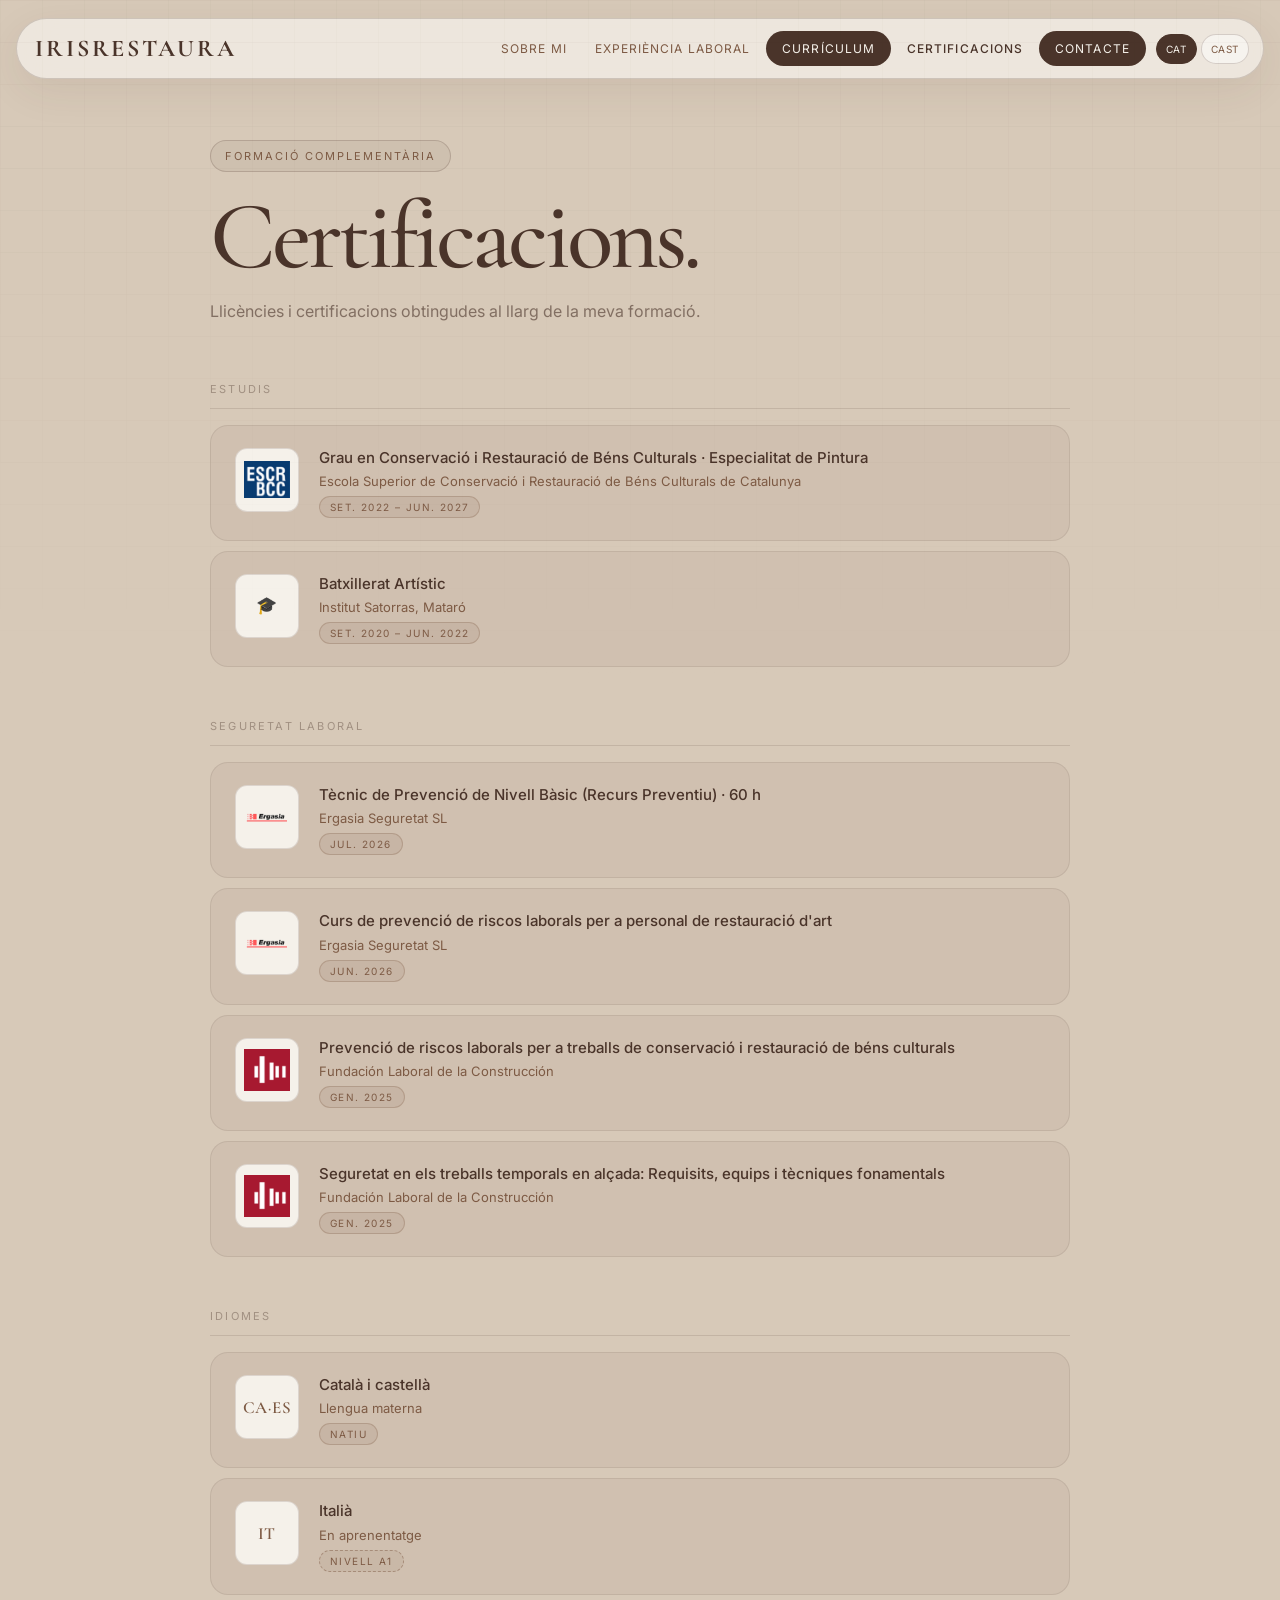
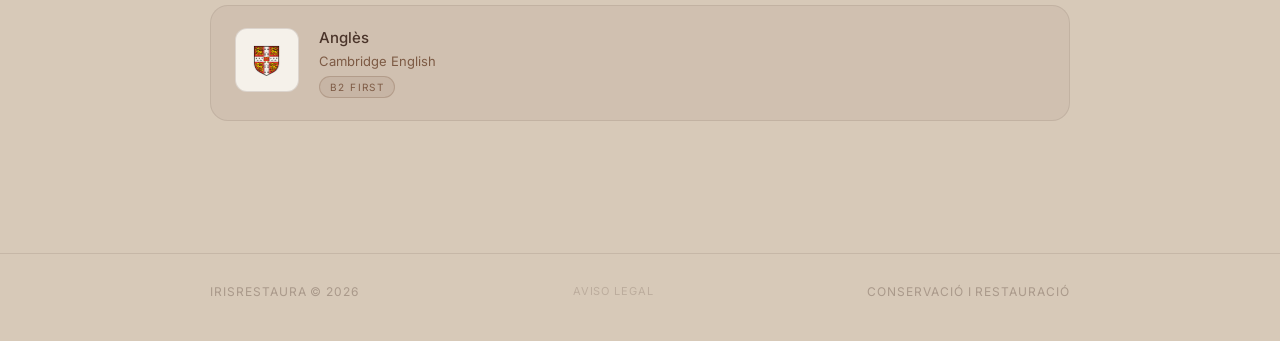
==== certificaciones.html @ cb28027a "Update CV PDFs (new email) and cache-bust the links Replace both CV PDFs (ES/CA) with versions carry" ====
<!DOCTYPE html>
<html lang="es">
<head>
  <meta charset="UTF-8" />
  <meta name="viewport" content="width=device-width, initial-scale=1.0" />
  <title>Certificaciones — IRISRESTAURA</title>
  <meta name="description" content="Licencias y certificaciones de Iris Rodríguez, conservadora-restauradora." />
  <link rel="icon" type="image/png" href="assets/favicon.png?v=2" />
  <link rel="apple-touch-icon" href="assets/favicon.png?v=2" />
  <link rel="preconnect" href="https://fonts.googleapis.com">
  <link rel="preconnect" href="https://fonts.gstatic.com" crossorigin>
  <link href="https://fonts.googleapis.com/css2?family=Cormorant+Garamond:wght@400;500;600;700&family=Inter:wght@300;400;500;600&display=swap" rel="stylesheet">
  <style>
    :root {
      --rose-50: #F5F1EA;
      --rose-100: #D7C9B8;
      --rose-200: #B2967D;
      --rose-300: #B2967D;
      --rose-500: #7D5A44;
      --ink: #4A342A;
      --muted: #7D5A44;
      --paper: #F5F1EA;
      --line: rgba(74, 52, 42, 0.2);
      --shadow: 0 24px 80px rgba(74, 52, 42, 0.14);
      --radius: 28px;
    }

    * { box-sizing: border-box; }
    html { scroll-behavior: smooth; overflow-x: hidden; }
    body {
      margin: 0;
      color: var(--ink);
      background: #D7C9B8;
      font-family: Inter, system-ui, -apple-system, BlinkMacSystemFont, "Segoe UI", sans-serif;
      overflow-x: hidden;
      max-width: 100%;
    }

    img { max-width: 100%; display: block; }
    a { color: inherit; text-decoration: none; }
    h1, h2, h3, .serif { font-family: "Cormorant Garamond", Georgia, serif; }

    .noise {
      position: fixed;
      inset: 0;
      pointer-events: none;
      opacity: .25;
      z-index: 50;
      background-image:
        linear-gradient(rgba(74,52,42,.12) 1px, transparent 1px),
        linear-gradient(90deg, rgba(74,52,42,.08) 1px, transparent 1px);
      background-size: 42px 42px;
      mask-image: linear-gradient(to bottom, black, transparent 82%);
    }

    .container {
      width: min(860px, calc(100% - 40px));
      margin: 0 auto;
    }

    /* Nav */
    .nav {
      position: fixed;
      top: 18px;
      left: 50%;
      transform: translateX(-50%);
      width: min(1320px, calc(100% - 32px));
      display: flex;
      justify-content: space-between;
      align-items: center;
      padding: 12px 14px 12px 18px;
      border: 1px solid var(--line);
      border-radius: 999px;
      background: rgba(245, 241, 234, .74);
      backdrop-filter: blur(18px);
      box-shadow: 0 12px 40px rgba(74, 52, 42, .08);
      z-index: 30;
    }
    .brand { font-family: "Cormorant Garamond", Georgia, serif; font-weight: 700; letter-spacing: .12em; font-size: clamp(18px, 2vw, 24px); }
    .nav-links { display: flex; gap: 4px; align-items: center; font-size: 12px; letter-spacing: .09em; text-transform: uppercase; color: var(--muted); }
    .nav-links a { padding: 10px 12px; border-radius: 999px; transition: .25s ease; }
    .nav-links a:hover { background: var(--rose-100); color: var(--ink); }
    .nav-links a.is-current { color: var(--ink); font-weight: 500; }
    .nav-links .pill { background: var(--ink); color: var(--paper); padding: 10px 16px; border: none; border-radius: 999px; cursor: pointer; font-family: inherit; font-size: 12px; letter-spacing: .09em; text-transform: uppercase; }
    .nav-links .pill:hover { background: var(--rose-500); color: white; }
    .lang-switch { display: inline-flex; gap: 4px; margin-left: 6px; }
    .lang-btn { border: 1px solid var(--line); background: rgba(255,255,255,.5); color: var(--muted); border-radius: 999px; padding: 8px 9px; font-size: 10px; letter-spacing: .06em; cursor: pointer; font-family: inherit; text-transform: uppercase; transition: .2s ease; }
    .lang-btn:hover { background: rgba(255,255,255,.85); color: var(--ink); }
    .lang-btn.is-active { background: var(--ink); color: var(--paper); border-color: var(--ink); }

    /* Contact modal */
    .contact-modal-overlay { position: fixed; inset: 0; z-index: 200; background: rgba(74,52,42,.55); backdrop-filter: blur(8px); display: none; align-items: center; justify-content: center; padding: 24px; }
    .contact-modal-overlay.is-open { display: flex; }
    .contact-modal-box { background: var(--paper); border-radius: calc(var(--radius) + 12px); border: 1px solid var(--line); box-shadow: 0 32px 80px rgba(74,52,42,.24); padding: clamp(32px,5vw,56px); max-width: 480px; width: 100%; position: relative; }
    .contact-modal-close { position: absolute; top: 16px; right: 16px; border: 1px solid var(--line); background: rgba(255,255,255,.7); border-radius: 999px; width: 36px; height: 36px; display: flex; align-items: center; justify-content: center; cursor: pointer; font-size: 16px; color: var(--muted); transition: .2s ease; }
    .contact-modal-close:hover { background: white; color: var(--ink); }
    .contact-modal-title { margin: 16px 0 28px; font-size: clamp(36px,6vw,58px); line-height: .9; letter-spacing: -.03em; font-weight: 500; font-family: "Cormorant Garamond", Georgia, serif; }
    .contact-items { display: flex; flex-direction: column; gap: 12px; }
    .contact-item { display: flex; align-items: center; gap: 14px; padding: 14px 18px; border-radius: 14px; border: 1px solid var(--line); background: rgba(255,255,255,.6); transition: .2s ease; color: var(--ink); text-decoration: none; }
    .contact-item:hover { background: white; transform: translateX(4px); }
    .contact-item-label { font-size: 10px; letter-spacing: .18em; text-transform: uppercase; color: var(--muted); min-width: 72px; }
    .contact-item-value { font-size: 14px; color: var(--ink); overflow-wrap: anywhere; word-break: normal; min-width: 0; }

    /* Page header */
    .page-header {
      padding-top: 140px;
      padding-bottom: 56px;
    }
    .eyebrow {
      display: inline-flex;
      gap: 8px;
      align-items: center;
      padding: 8px 14px;
      border: 1px solid var(--line);
      border-radius: 999px;
      font-size: 11px;
      letter-spacing: .18em;
      text-transform: uppercase;
      color: var(--muted);
      background: rgba(74,52,42,.06);
      margin-bottom: 22px;
    }
    .page-title {
      font-size: clamp(52px, 8vw, 96px);
      line-height: .9;
      letter-spacing: -.04em;
      font-weight: 500;
      color: var(--ink);
      margin: 0 0 18px;
    }
    .page-desc {
      font-size: 16px;
      color: rgba(74,52,42,.6);
      max-width: 520px;
      line-height: 1.7;
      margin: 0;
    }

    /* Cert list */
    .cert-section {
      padding-bottom: 80px;
    }
    .cert-group {
      margin-bottom: 52px;
    }
    .cert-group-title {
      font-size: 11px;
      letter-spacing: .2em;
      text-transform: uppercase;
      color: rgba(74,52,42,.38);
      margin: 0 0 16px;
      padding-bottom: 12px;
      border-bottom: 1px solid rgba(74,52,42,.14);
    }
    .cert-card {
      display: flex;
      align-items: flex-start;
      gap: 20px;
      padding: 22px 24px;
      border-radius: 18px;
      background: rgba(74,52,42,.05);
      border: 1px solid rgba(74,52,42,.1);
      margin-bottom: 10px;
      transition: background .2s ease;
    }
    .cert-card:hover { background: rgba(74,52,42,.07); }
    .cert-icon {
      flex-shrink: 0;
      width: 64px;
      height: 64px;
      border-radius: 12px;
      background: var(--paper);
      border: 1px solid rgba(74,52,42,.15);
      display: flex;
      align-items: center;
      justify-content: center;
      overflow: hidden;
      padding: 8px;
    }
    .cert-icon img {
      max-width: 100%;
      max-height: 100%;
      width: auto;
      height: auto;
      object-fit: contain;
    }
    .cert-lang-code {
      font-family: "Cormorant Garamond", Georgia, serif;
      font-weight: 600;
      font-size: 17px;
      letter-spacing: .04em;
      color: var(--rose-500);
      text-align: center;
      line-height: 1;
    }
    .cert-body { flex: 1; min-width: 0; }
    .cert-name {
      font-size: 15px;
      font-weight: 500;
      color: var(--ink);
      margin: 0 0 5px;
      line-height: 1.35;
    }
    .cert-entity {
      font-size: 13px;
      color: var(--muted);
      margin: 0 0 6px;
    }
    .cert-date {
      display: inline-block;
      font-size: 10px;
      letter-spacing: .14em;
      text-transform: uppercase;
      color: var(--rose-500);
      background: rgba(125,90,68,.1);
      border: 1px solid rgba(125,90,68,.28);
      border-radius: 999px;
      padding: 4px 10px;
    }
    .cert-date.upcoming {
      color: var(--muted);
      background: rgba(125,90,68,.08);
      border: 1px dashed rgba(125,90,68,.45);
    }

    /* Footer */
    .footer {
      padding: 30px 0 42px;
      color: rgba(74,52,42,.32);
      font-size: 12px;
      letter-spacing: .08em;
      text-transform: uppercase;
      border-top: 1px solid rgba(74,52,42,.12);
    }
    .footer .container { display: flex; justify-content: space-between; gap: 20px; flex-wrap: wrap; }

    @media (max-width: 960px) {
      .nav-links a:not(.pill):not([data-i18n="nav_cert"]) { display: none; }
      .nav-links [data-i18n="nav_cert"] { padding: 10px 8px; font-size: 11px; }
    }
    @media (max-width: 620px) {
      .container { width: min(100% - 24px, 860px); }
      .nav {
        top: 10px; width: calc(100% - 20px); padding: 10px 12px;
        flex-direction: column; gap: 10px; border-radius: 22px;
      }
      .nav-links { width: 100%; flex-wrap: wrap; justify-content: center; gap: 6px; }
      /* En móvil mostramos TODOS los enlaces de navegación */
      .nav-links a:not(.pill) { display: inline-flex !important; padding: 8px 10px; font-size: 11px; }
      .nav-links .pill { padding: 8px 14px; font-size: 11px; }
      .lang-switch { margin-left: 0; }
      .brand { font-size: 16px; letter-spacing: .07em; }
      .page-header { padding-top: 100px; padding-bottom: 36px; }
      .cert-card { padding: 16px 18px; gap: 14px; }
    }
      @media (max-width: 620px) {
      .contact-item { flex-direction: column; align-items: flex-start; gap: 4px; }
      .contact-item-label { min-width: 0; }
      .contact-item-value { font-size: 15px; }
    }
</style>
</head>
<body>
  <div class="noise"></div>

  <header class="nav" aria-label="Navegación principal">
    <a href="index.html" class="brand">IRISRESTAURA</a>
    <nav class="nav-links">
      <a href="index.html#sobre-mi" data-i18n="nav_sobremi">Sobre mí</a>
      <a href="index.html#trabajos" data-i18n="nav_trabajos">Experiencia laboral</a>
      <a class="pill" href="assets/docs/cv-iris-rodriguez-jimenez-es.pdf?v=2" data-href-ca="assets/docs/cv-iris-rodriguez-jimenez-ca.pdf?v=2" target="_blank" rel="noopener">Currículum</a>
      <a href="certificaciones.html" class="is-current" data-i18n="nav_cert">Certificaciones</a>
      <button class="pill" data-open-contact type="button" data-i18n="nav_contacto">Contacto</button>
      <span class="lang-switch">
        <button class="lang-btn" data-lang="ca" type="button">CAT</button>
        <button class="lang-btn" data-lang="es" type="button">CAST</button>
      </span>
    </nav>
  </header>

  <main>
    <div class="container">
      <header class="page-header">
        <span class="eyebrow" data-i18n="cert_eyebrow">Formación complementaria</span>
        <h1 class="page-title" data-i18n="cert_title">Certificaciones.</h1>
        <p class="page-desc" data-i18n="cert_desc">Licencias y certificaciones obtenidas a lo largo de mi formación.</p>
      </header>

      <section class="cert-section">

        <div class="cert-group">
          <p class="cert-group-title" data-i18n="cert_group_estudios">Estudios</p>

          <div class="cert-card">
            <div class="cert-icon"><img src="assets/certificaciones/escrbcc.png" alt="Escola Superior de Conservació i Restauració de Béns Culturals de Catalunya" loading="lazy" onerror="this.parentElement.innerHTML='<span class=&quot;cert-lang-code&quot;>ESCR<br>BCC</span>'" /></div>
            <div class="cert-body">
              <p class="cert-name" data-i18n="cert_edu_0_name">Grado en Conservación y Restauración de Bienes Culturales · Especialidad de Pintura</p>
              <p class="cert-entity" data-i18n="cert_edu_0_entity">Escola Superior de Conservació i Restauració de Béns Culturals de Catalunya</p>
              <span class="cert-date" data-i18n="cert_edu_0_date">Sept. 2022 – Jun. 2027</span>
            </div>
          </div>

          <div class="cert-card">
            <div class="cert-icon"><span class="cert-lang-code">🎓</span></div>
            <div class="cert-body">
              <p class="cert-name" data-i18n="cert_edu_1_name">Bachillerato Artístico</p>
              <p class="cert-entity" data-i18n="cert_edu_1_entity">Institut Satorras, Mataró</p>
              <span class="cert-date" data-i18n="cert_edu_1_date">Sept. 2020 – Jun. 2022</span>
            </div>
          </div>
        </div>

        <div class="cert-group">
          <p class="cert-group-title" data-i18n="cert_group_seguridad">Seguridad laboral</p>

          <div class="cert-card">
            <div class="cert-icon"><img src="assets/certificaciones/ergasia.png" alt="Ergasia Seguretat SL" loading="lazy" onerror="this.parentElement.style.display='none'" /></div>
            <div class="cert-body">
              <p class="cert-name" data-i18n="cert_0_name">Técnico de Prevención de Nivel Básico (Recurso Preventivo) · 60 h</p>
              <p class="cert-entity">Ergasia Seguretat SL</p>
              <span class="cert-date" data-i18n="cert_0_date">Jul. 2026</span>
            </div>
          </div>

          <div class="cert-card">
            <div class="cert-icon"><img src="assets/certificaciones/ergasia.png" alt="Ergasia Seguretat SL" loading="lazy" onerror="this.parentElement.style.display='none'" /></div>
            <div class="cert-body">
              <p class="cert-name" data-i18n="cert_1_name">Curso de prevención de riesgos laborales para personal de restauración de arte</p>
              <p class="cert-entity">Ergasia Seguretat SL</p>
              <span class="cert-date" data-i18n="cert_1_date">Jun. 2026</span>
            </div>
          </div>

          <div class="cert-card">
            <div class="cert-icon"><img src="assets/certificaciones/fundacion-laboral.png" alt="Fundación Laboral de la Construcción" loading="lazy" onerror="this.parentElement.style.display='none'" /></div>
            <div class="cert-body">
              <p class="cert-name" data-i18n="cert_2_name">Prevención de riesgos laborales para trabajos de conservación y restauración de bienes culturales</p>
              <p class="cert-entity">Fundación Laboral de la Construcción</p>
              <span class="cert-date" data-i18n="cert_2_date">Ene. 2025</span>
            </div>
          </div>

          <div class="cert-card">
            <div class="cert-icon"><img src="assets/certificaciones/fundacion-laboral.png" alt="Fundación Laboral de la Construcción" loading="lazy" onerror="this.parentElement.style.display='none'" /></div>
            <div class="cert-body">
              <p class="cert-name" data-i18n="cert_3_name">Seguridad en los trabajos temporales en altura: Requisitos, equipos y técnicas fundamentales</p>
              <p class="cert-entity">Fundación Laboral de la Construcción</p>
              <span class="cert-date" data-i18n="cert_3_date">Ene. 2025</span>
            </div>
          </div>
        </div>

        <div class="cert-group">
          <p class="cert-group-title" data-i18n="cert_group_idiomas">Idiomas</p>

          <div class="cert-card">
            <div class="cert-icon"><span class="cert-lang-code">CA·ES</span></div>
            <div class="cert-body">
              <p class="cert-name" data-i18n="cert_5_name">Catalán y castellano</p>
              <p class="cert-entity" data-i18n="cert_5_entity">Lengua materna</p>
              <span class="cert-date" data-i18n="cert_5_date">Nativo</span>
            </div>
          </div>

          <div class="cert-card">
            <div class="cert-icon"><span class="cert-lang-code">IT</span></div>
            <div class="cert-body">
              <p class="cert-name" data-i18n="cert_6_name">Italiano</p>
              <p class="cert-entity" data-i18n="cert_6_entity">En aprendizaje</p>
              <span class="cert-date upcoming" data-i18n="cert_6_date">Nivel A1</span>
            </div>
          </div>

          <div class="cert-card">
            <div class="cert-icon"><img src="assets/certificaciones/cambridge.png" alt="Cambridge English" loading="lazy" onerror="this.parentElement.style.display='none'" /></div>
            <div class="cert-body">
              <p class="cert-name" data-i18n="cert_4_name">Inglés</p>
              <p class="cert-entity">Cambridge English</p>
              <span class="cert-date" data-i18n="cert_4_date">B2 First</span>
            </div>
          </div>
        </div>

      </section>
    </div>
  </main>

  <footer class="footer">
    <div class="container">
      <span>IRISRESTAURA © 2026</span>
      <a href="legal.html" style="color:inherit;text-decoration:none;opacity:.6;font-size:11px;letter-spacing:.08em;text-transform:uppercase;" onmouseover="this.style.opacity=1" onmouseout="this.style.opacity=.6">Aviso legal</a>
      <span data-i18n="footer_cr">Conservación y restauración</span>
    </div>
  </footer>

  <div class="contact-modal-overlay" id="contactModal" aria-hidden="true">
    <div class="contact-modal-box">
      <button class="contact-modal-close" id="closeContactModal" aria-label="Cerrar">&#x2715;</button>
      <span class="eyebrow" data-i18n="mod_eyebrow">Contacto</span>
      <h2 class="contact-modal-title" data-i18n="mod_title">Hablemos.</h2>
      <div class="contact-items">
        <a class="contact-item" href="https://www.instagram.com/irisrestaura/" target="_blank" rel="noreferrer">
          <span class="contact-item-label">Instagram</span>
          <span class="contact-item-value">@irisrestaura</span>
        </a>
        <a class="contact-item" href="mailto:irisrestauracio@gmail.com">
          <span class="contact-item-label" data-i18n="mod_correo">Correo</span>
          <span class="contact-item-value">irisrestauracio@gmail.com</span>
        </a>
        <a class="contact-item" href="tel:+34652244068">
          <span class="contact-item-label" data-i18n="mod_tel">Teléfono</span>
          <span class="contact-item-value">+34 652 244 068</span>
        </a>
        <a class="contact-item" href="https://www.linkedin.com/in/iris-rodriguez-jimenez/" target="_blank" rel="noreferrer">
          <span class="contact-item-label">LinkedIn</span>
          <span class="contact-item-value">iris-rodriguez-jimenez</span>
        </a>
      </div>
    </div>
  </div>

  <script src="assets/lang.js?v=17"></script>
  <script>
    // Contact modal
    const overlay = document.getElementById('contactModal');
    const closeBtn = document.getElementById('closeContactModal');
    document.querySelectorAll('[data-open-contact]').forEach(btn => {
      btn.addEventListener('click', () => { overlay.classList.add('is-open'); overlay.setAttribute('aria-hidden','false'); });
    });
    closeBtn.addEventListener('click', () => { overlay.classList.remove('is-open'); overlay.setAttribute('aria-hidden','true'); });
    overlay.addEventListener('click', e => { if (e.target === overlay) { overlay.classList.remove('is-open'); overlay.setAttribute('aria-hidden','true'); } });
    // El cambio de idioma lo gestiona assets/lang.js (no duplicar aquí).
  </script>
</body>
</html>
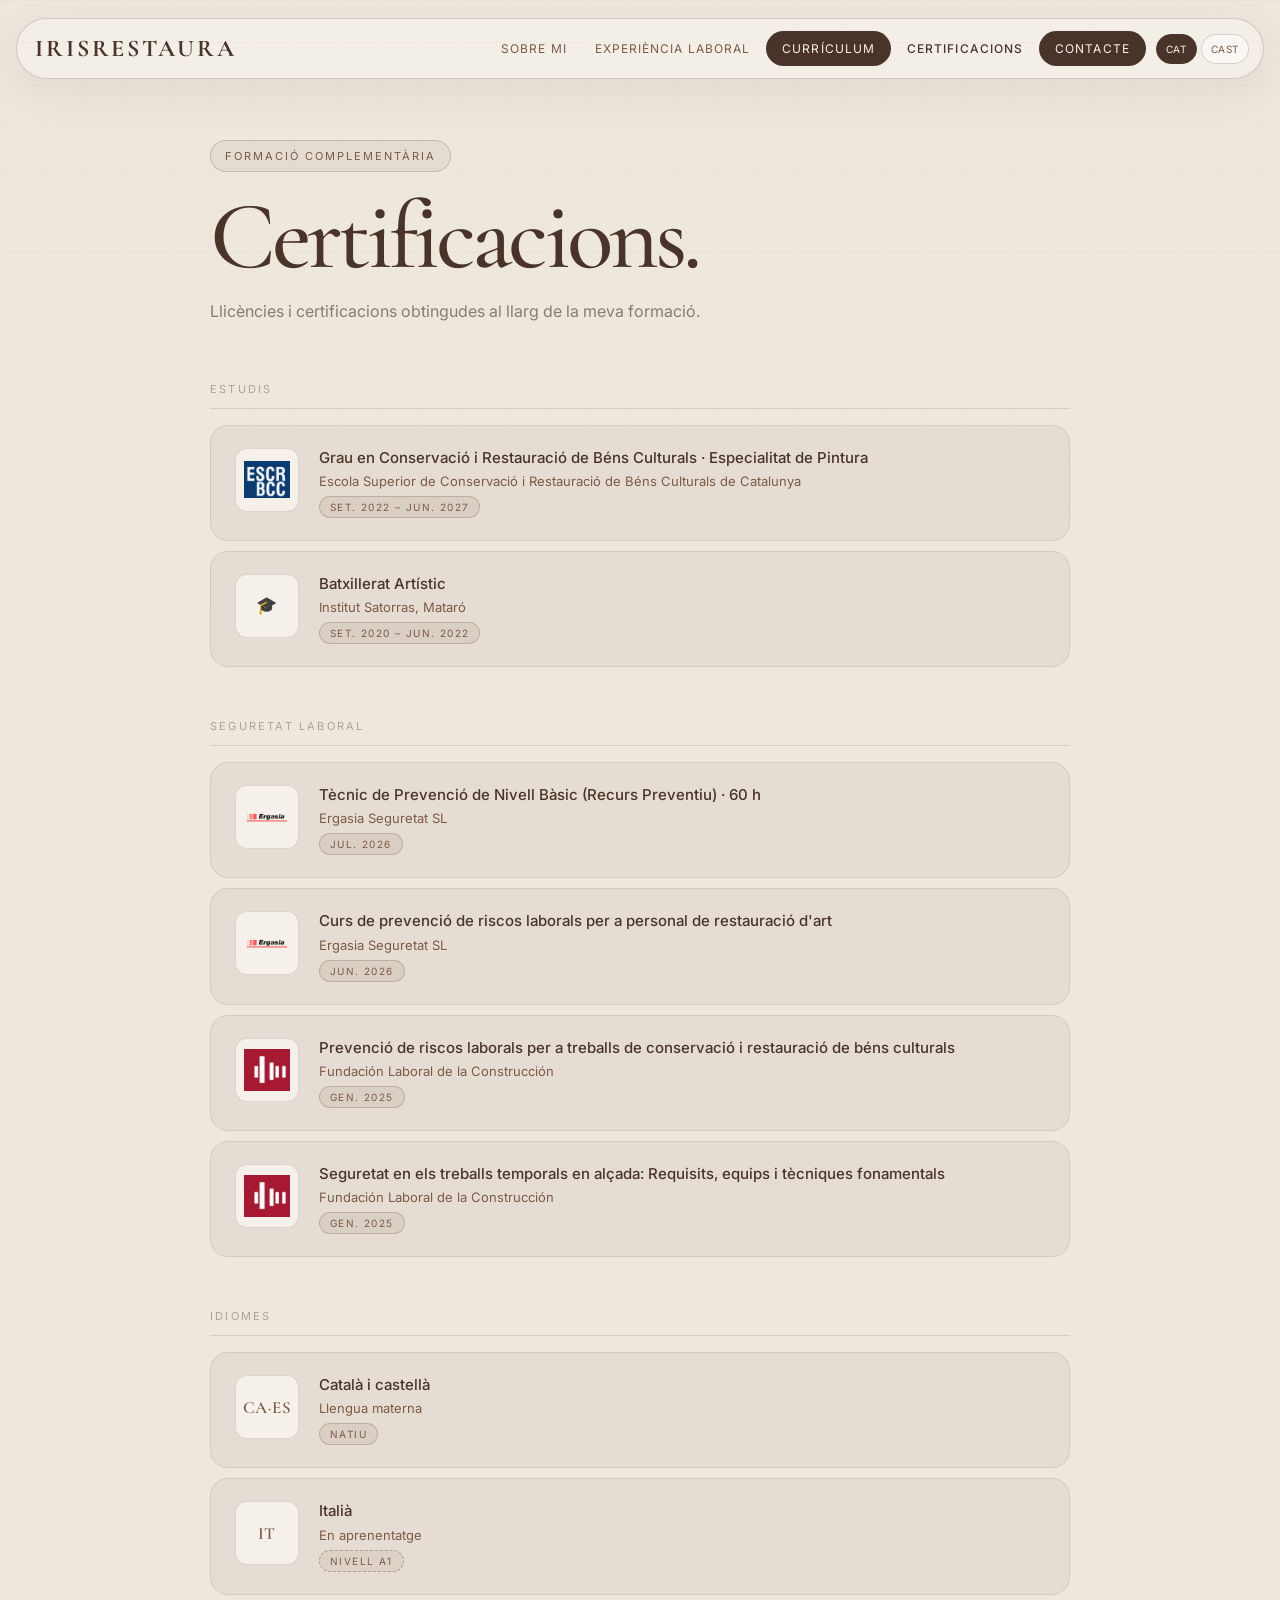
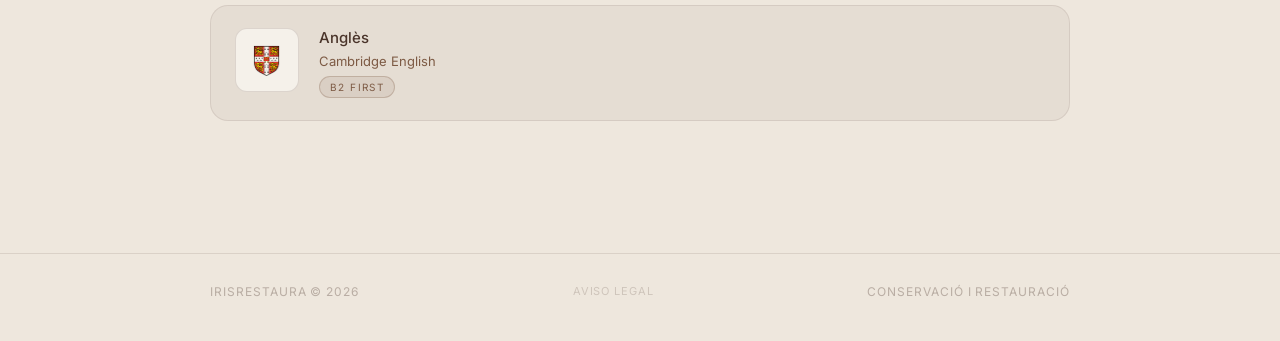
==== commit da82a14a: "Portfolio redesign, step 2: same system on all work pages, justified text, lighter bg - Rebuild MNAC" ====
--- a/certificaciones.html
+++ b/certificaciones.html
@@ -30,7 +30,7 @@
     body {
       margin: 0;
       color: var(--ink);
-      background: #D7C9B8;
+      background: #EEE7DD;
       font-family: Inter, system-ui, -apple-system, BlinkMacSystemFont, "Segoe UI", sans-serif;
       overflow-x: hidden;
       max-width: 100%;
@@ -258,6 +258,7 @@
       .contact-item-label { min-width: 0; }
       .contact-item-value { font-size: 15px; }
     }
+    .contact-modal-box .eyebrow { margin-bottom: 22px; }
 </style>
 </head>
 <body>
@@ -266,8 +267,8 @@
   <header class="nav" aria-label="Navegación principal">
     <a href="index.html" class="brand">IRISRESTAURA</a>
     <nav class="nav-links">
-      <a href="index.html#sobre-mi" data-i18n="nav_sobremi">Sobre mí</a>
-      <a href="index.html#trabajos" data-i18n="nav_trabajos">Experiencia laboral</a>
+      <a href="sobre-mi.html" data-i18n="nav_sobremi">Sobre mí</a>
+      <a href="experiencia-laboral.html" data-i18n="nav_trabajos">Experiencia laboral</a>
       <a class="pill" href="assets/docs/cv-iris-rodriguez-jimenez-es.pdf?v=2" data-href-ca="assets/docs/cv-iris-rodriguez-jimenez-ca.pdf?v=2" target="_blank" rel="noopener">Currículum</a>
       <a href="certificaciones.html" class="is-current" data-i18n="nav_cert">Certificaciones</a>
       <button class="pill" data-open-contact type="button" data-i18n="nav_contacto">Contacto</button>
@@ -397,7 +398,6 @@
     <div class="contact-modal-box">
       <button class="contact-modal-close" id="closeContactModal" aria-label="Cerrar">&#x2715;</button>
       <span class="eyebrow" data-i18n="mod_eyebrow">Contacto</span>
-      <h2 class="contact-modal-title" data-i18n="mod_title">Hablemos.</h2>
       <div class="contact-items">
         <a class="contact-item" href="https://www.instagram.com/irisrestaura/" target="_blank" rel="noreferrer">
           <span class="contact-item-label">Instagram</span>
@@ -419,7 +419,7 @@
     </div>
   </div>
 
-  <script src="assets/lang.js?v=17"></script>
+  <script src="assets/lang.js?v=18"></script>
   <script>
     // Contact modal
     const overlay = document.getElementById('contactModal');
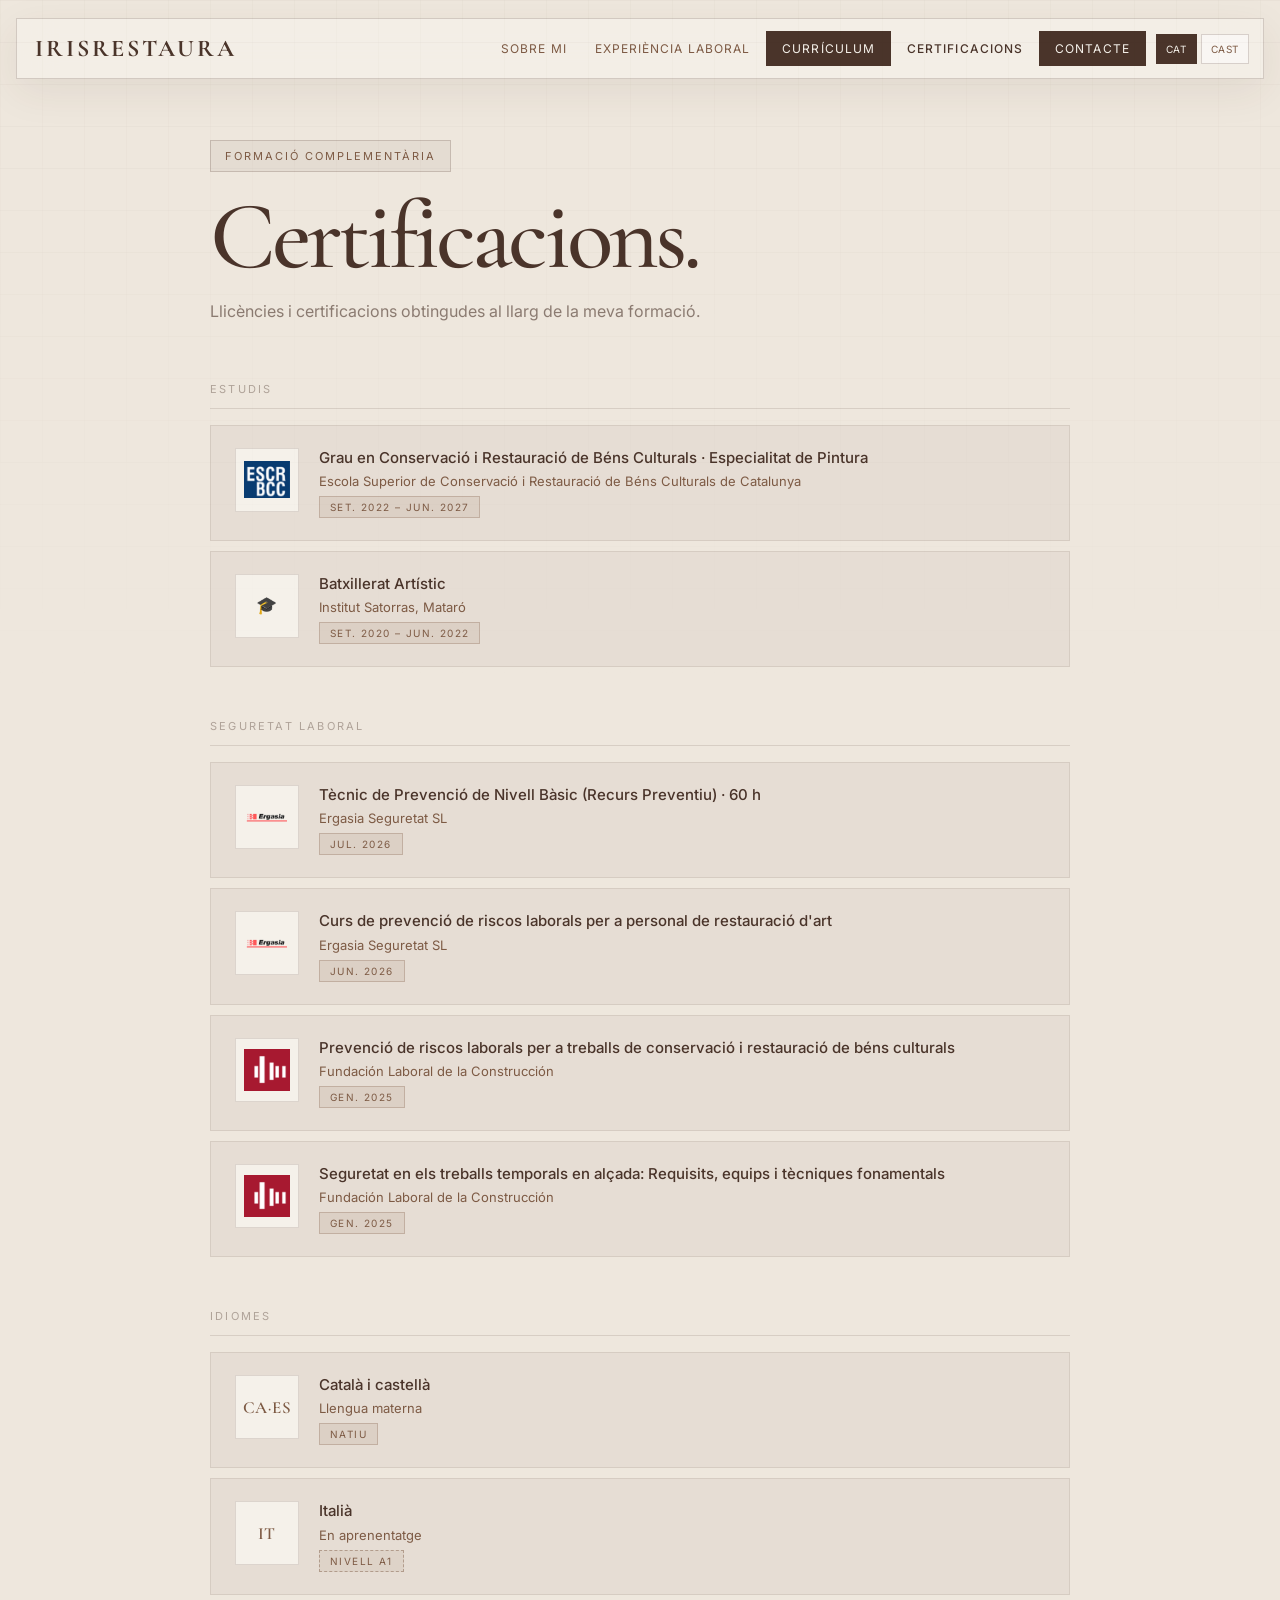
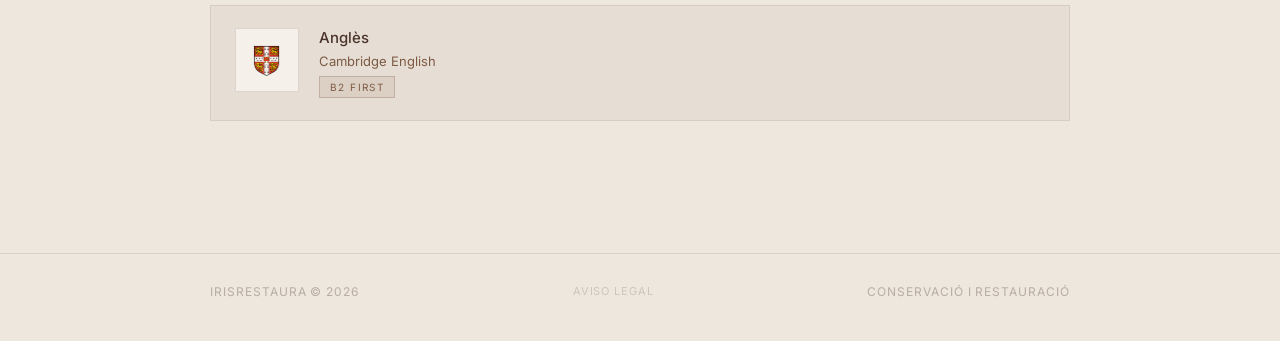
==== commit 6b77bf17: "Portfolio redesign, step 3: full-width text, media fixes, square UI chrome - Work pages: body text s" ====
--- a/certificaciones.html
+++ b/certificaciones.html
@@ -260,6 +260,7 @@
     }
     .contact-modal-box .eyebrow { margin-bottom: 22px; }
 </style>
+  <link rel="stylesheet" href="assets/site.css?v=3" />
 </head>
 <body>
   <div class="noise"></div>
--- a/assets/site.css
+++ b/assets/site.css
@@ -0,0 +1,30 @@
+/* ============================================================
+   Estética portfolio común a todas las páginas: esquinas rectas.
+   Se carga la última para prevalecer sobre los estilos de cada página.
+   ============================================================ */
+
+/* Barra superior (también en móvil) */
+.nav { border-radius: 0 !important; }
+.nav-links a,
+.nav-links .pill,
+.nav .lang-btn { border-radius: 0 !important; }
+
+/* Botón "volver" y botones del pie de las tarjetas de trabajo */
+.back-link,
+.work-footer .button { border-radius: 0 !important; }
+
+/* Certificaciones: tarjetas, logos y etiquetas */
+.cert-card,
+.cert-icon,
+.cert-date { border-radius: 0 !important; }
+
+/* Etiqueta de cabecera (Sobre mí, Certificaciones) y botón de contacto */
+.page-header .eyebrow,
+.about-contact { border-radius: 0 !important; }
+
+/* Sobre mí: retrato */
+.about-portrait {
+  border-radius: 0 !important;
+  box-shadow: none !important;
+  border: 1px solid rgba(74, 52, 42, .12) !important;
+}
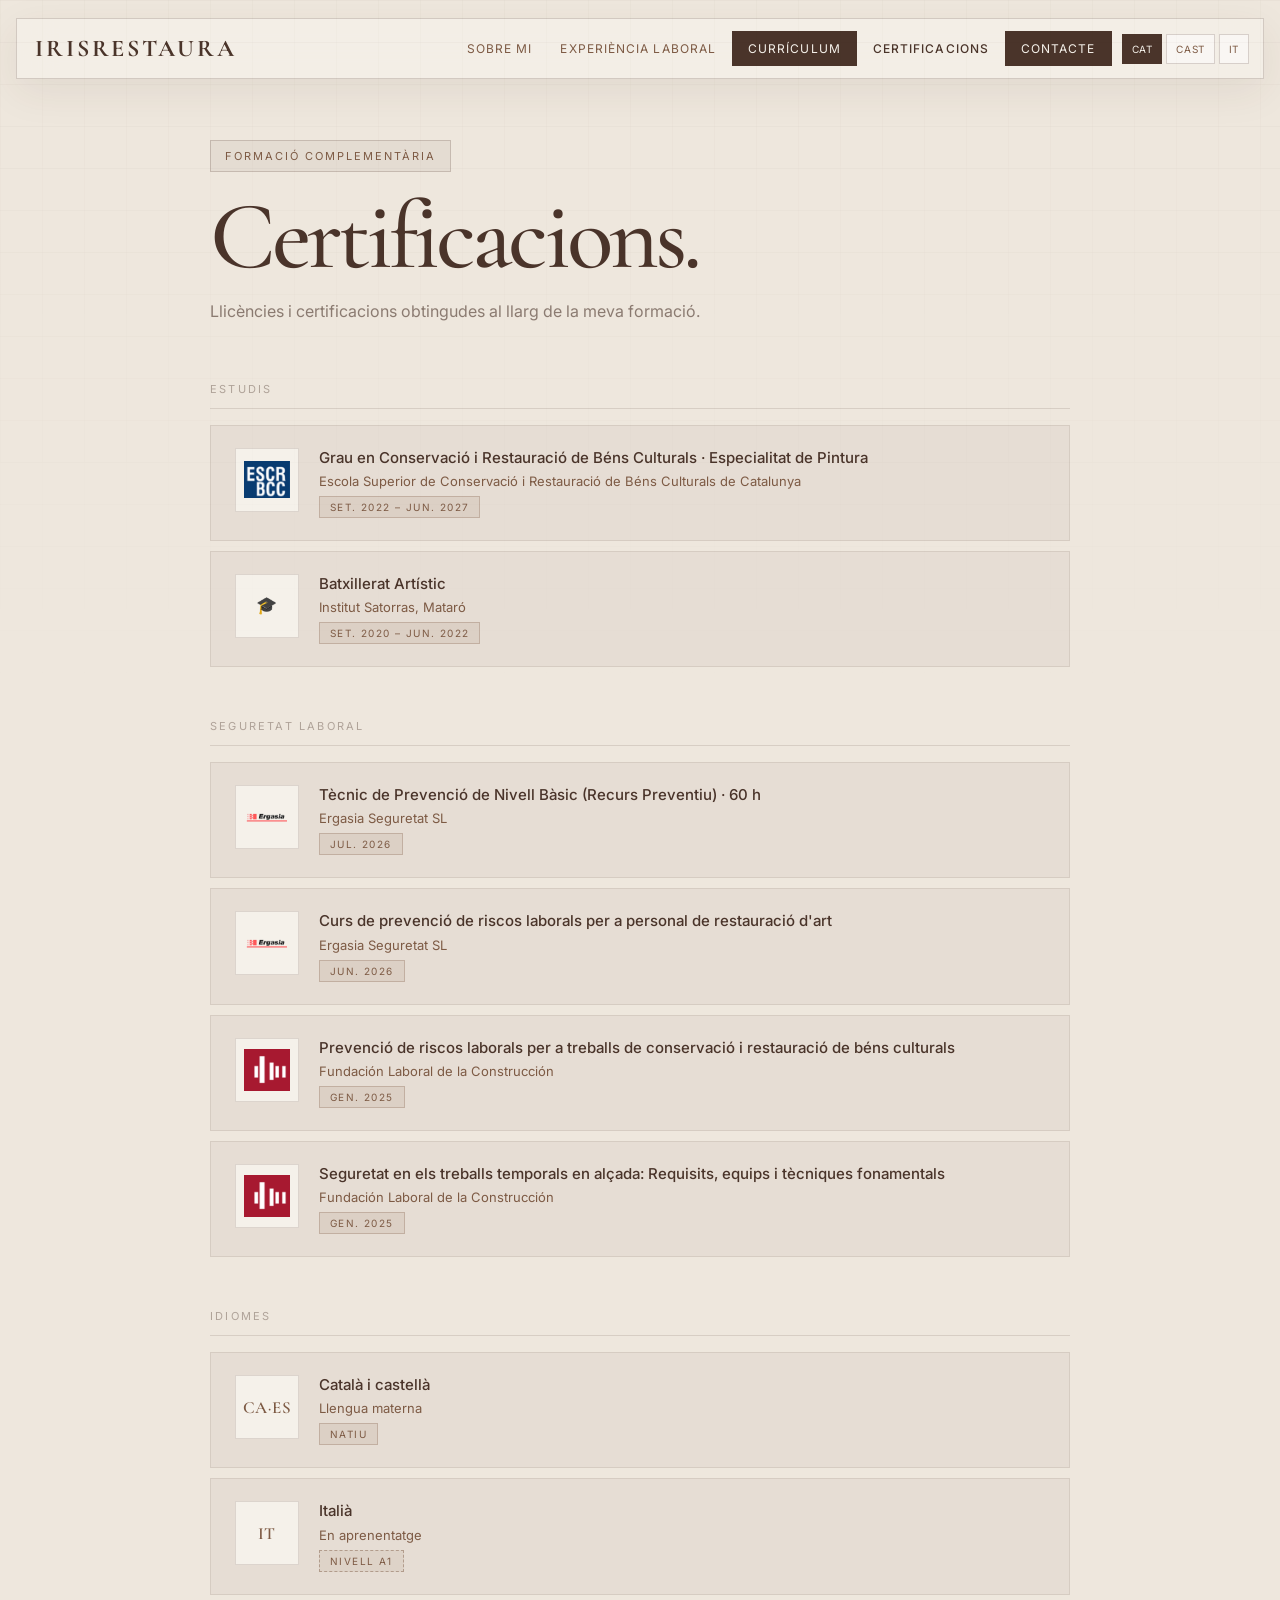
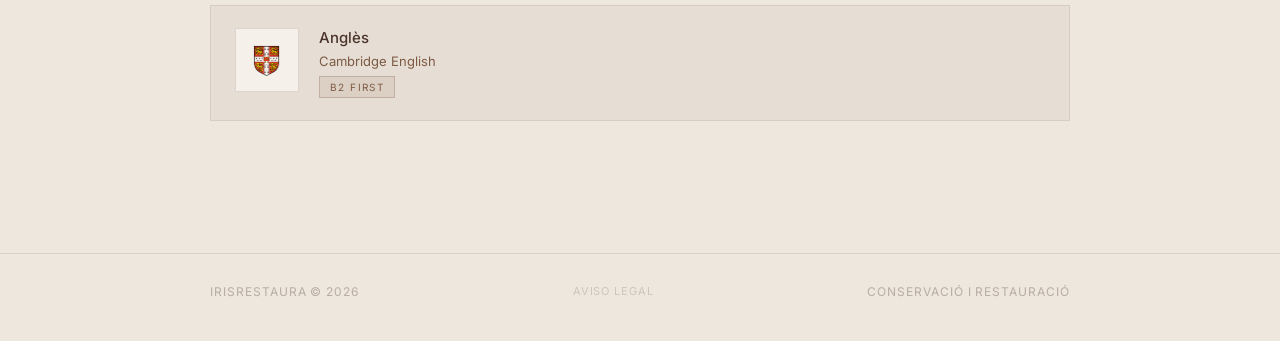
==== commit b5f3df07: "Portfolio step 6: equal before/after boxes, text beside media, Italian - Before/after pairs share on" ====
--- a/certificaciones.html
+++ b/certificaciones.html
@@ -260,7 +260,7 @@
     }
     .contact-modal-box .eyebrow { margin-bottom: 22px; }
 </style>
-  <link rel="stylesheet" href="assets/site.css?v=3" />
+  <link rel="stylesheet" href="assets/site.css?v=4" />
 </head>
 <body>
   <div class="noise"></div>
@@ -275,7 +275,7 @@
       <button class="pill" data-open-contact type="button" data-i18n="nav_contacto">Contacto</button>
       <span class="lang-switch">
         <button class="lang-btn" data-lang="ca" type="button">CAT</button>
-        <button class="lang-btn" data-lang="es" type="button">CAST</button>
+        <button class="lang-btn" data-lang="es" type="button">CAST</button><button class="lang-btn" data-lang="it" type="button">IT</button>
       </span>
     </nav>
   </header>
@@ -420,7 +420,7 @@
     </div>
   </div>
 
-  <script src="assets/lang.js?v=18"></script>
+  <script src="assets/lang.js?v=19"></script>
   <script>
     // Contact modal
     const overlay = document.getElementById('contactModal');
--- a/assets/site.css
+++ b/assets/site.css
@@ -28,3 +28,8 @@
   box-shadow: none !important;
   border: 1px solid rgba(74, 52, 42, .12) !important;
 }
+
+/* Botones, idioma, Currículum y ventana de contacto: esquinas rectas */
+.button, .lang-btn, .cv-button, .cv-ico, .back-to-top,
+.contact-modal-close, .contact-item, .contact-modal-box,
+.contact-modal-box .eyebrow, .mobile-home-lang .lang-btn { border-radius: 0 !important; }
